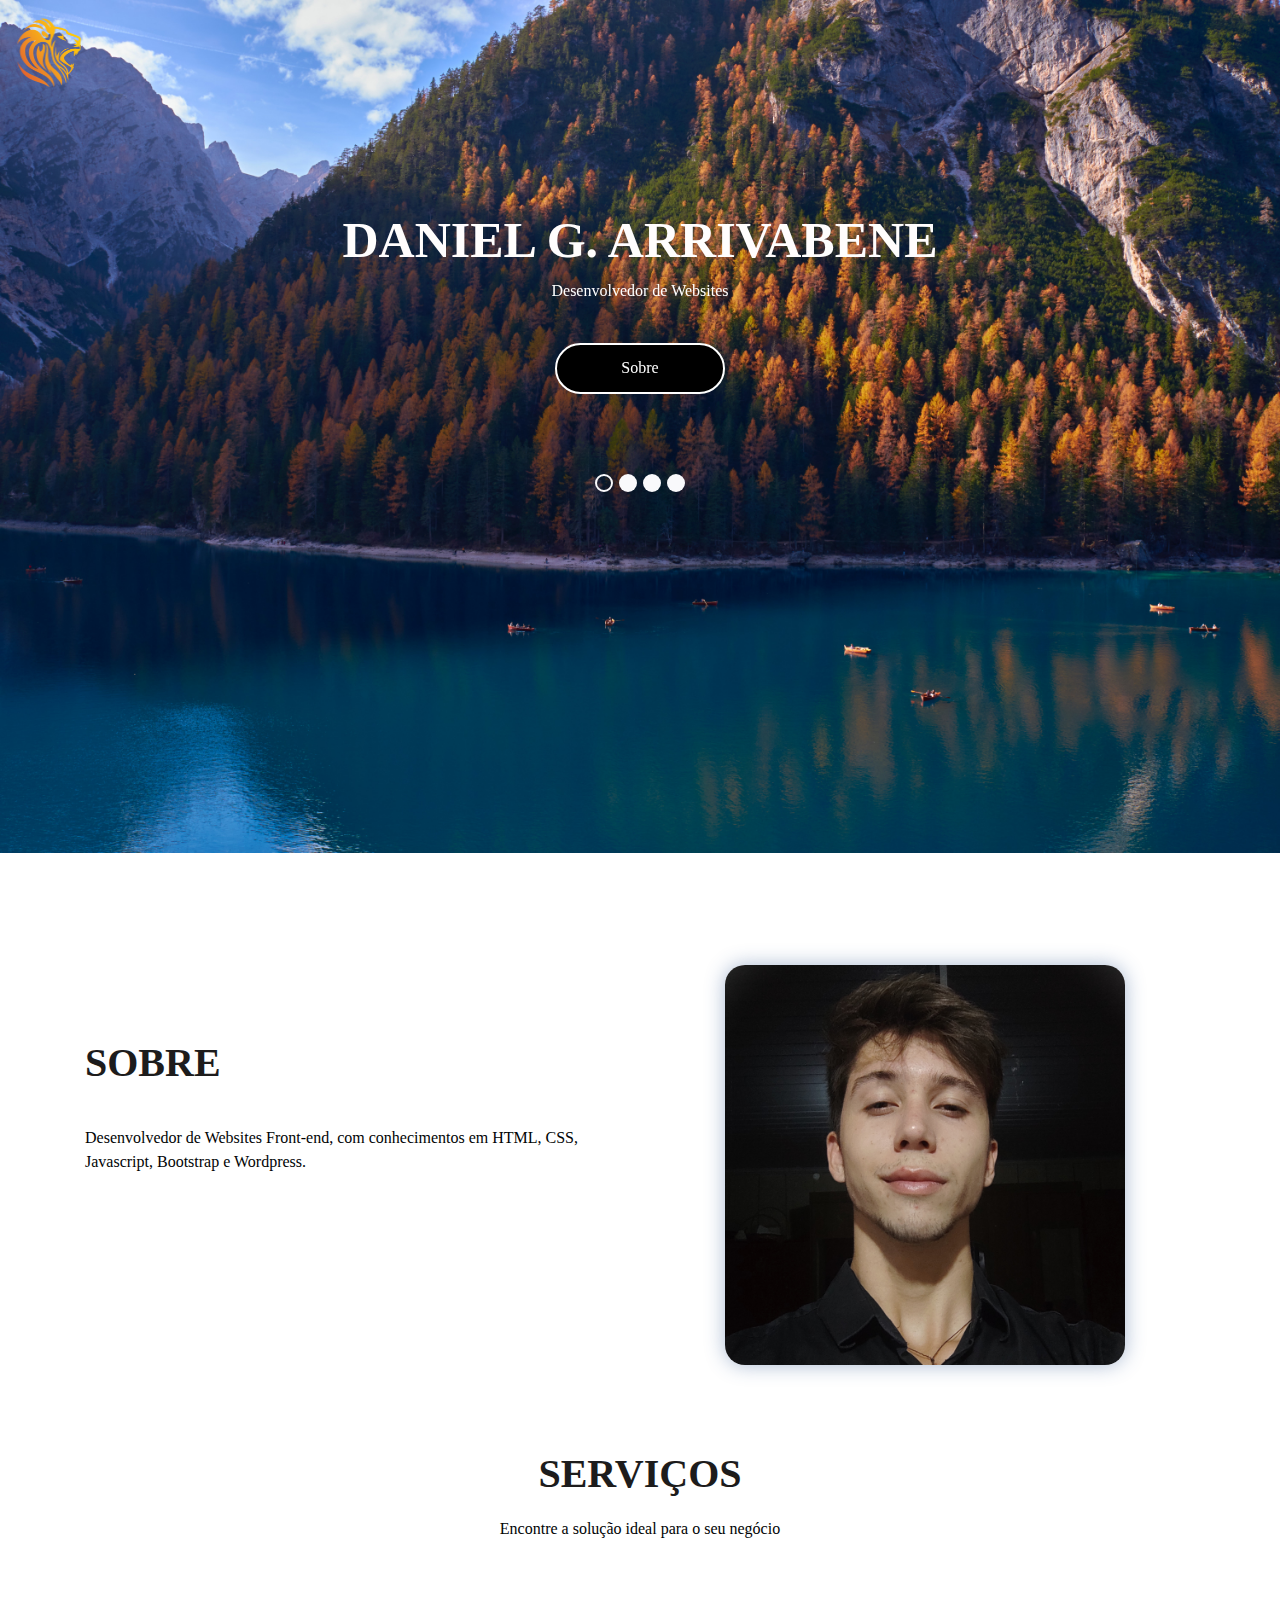
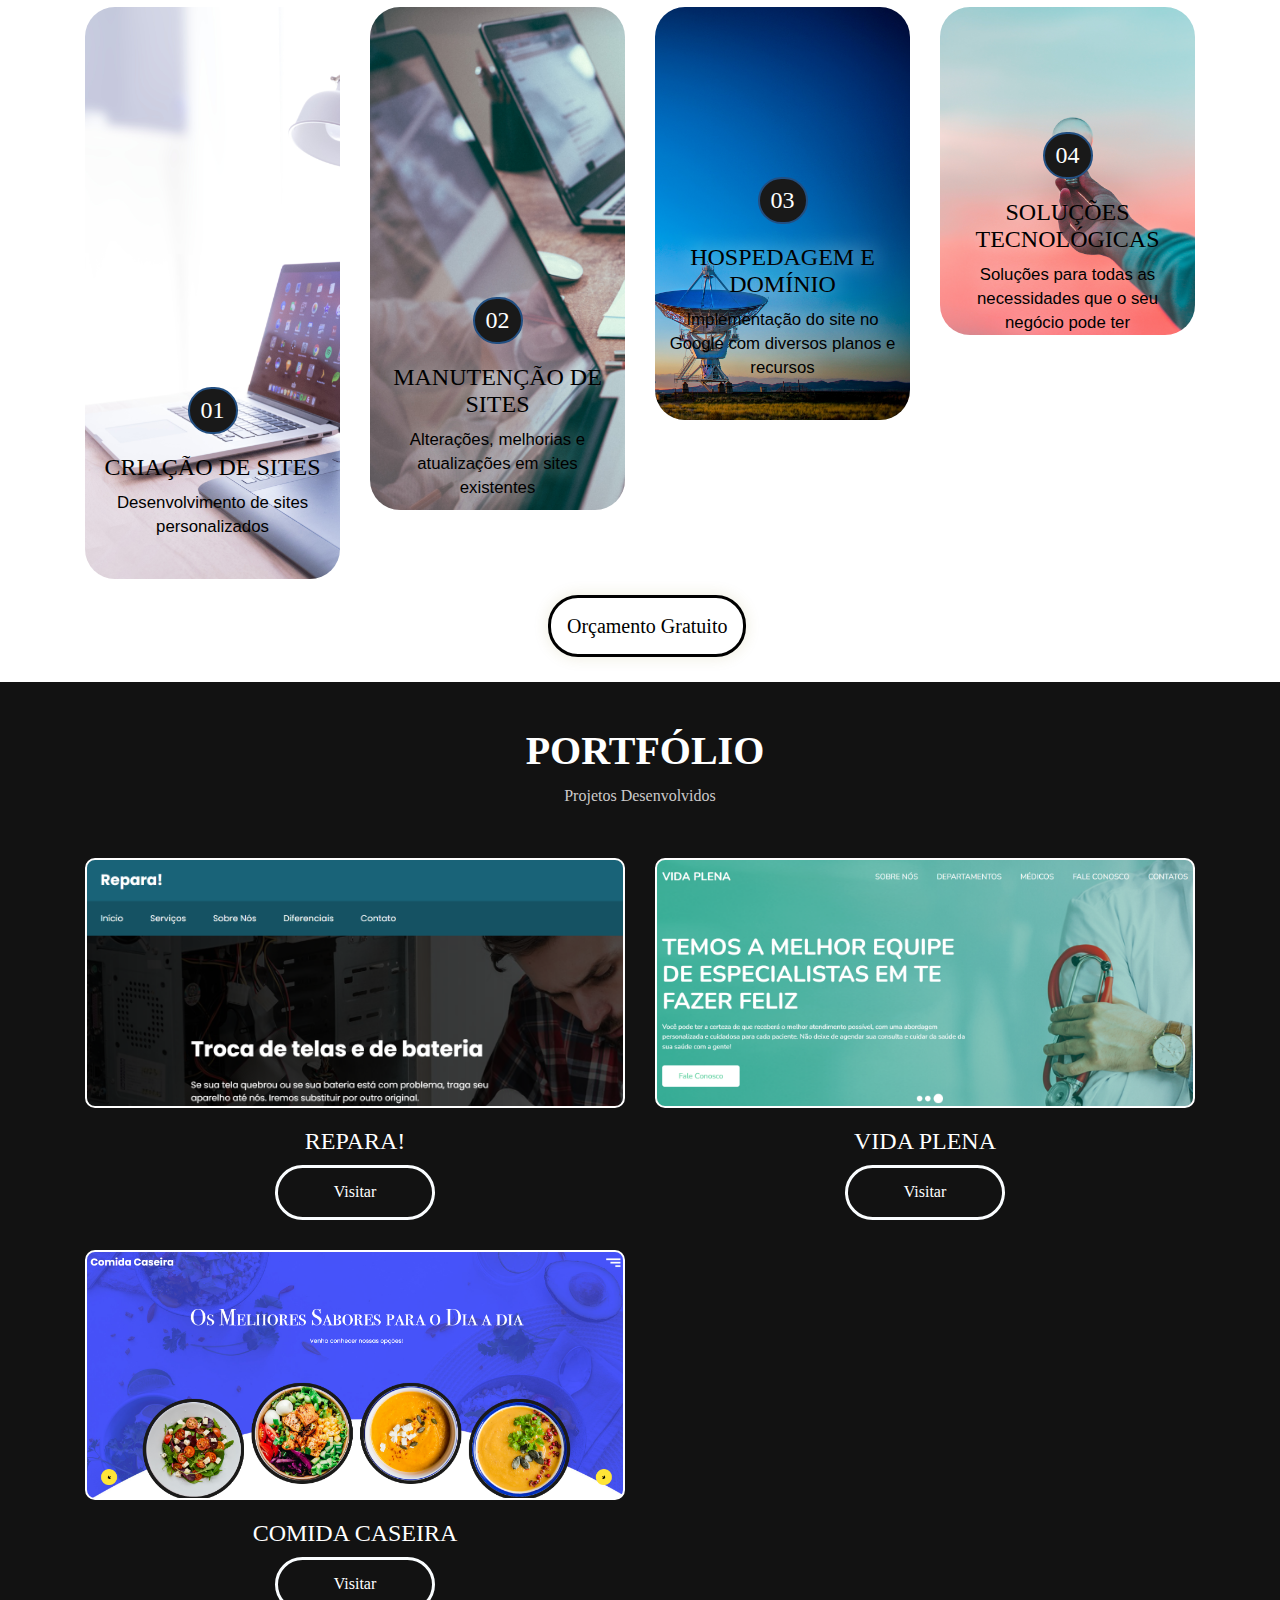
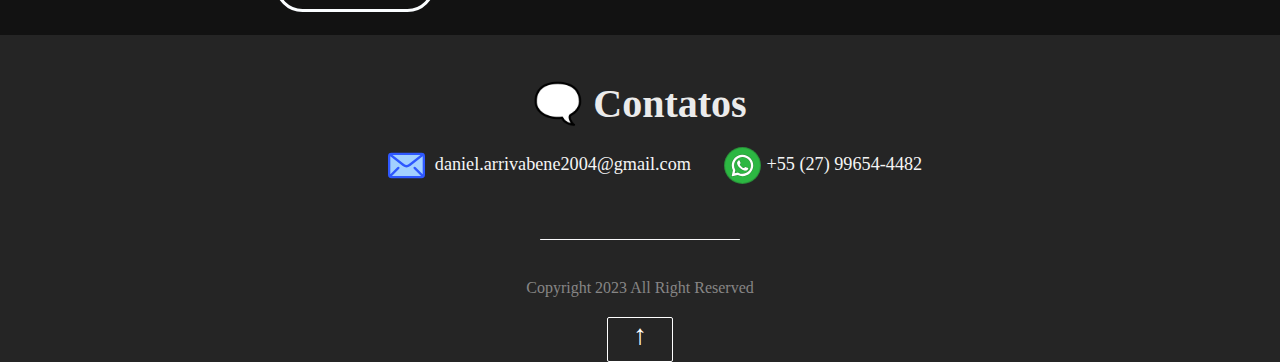
==== index.html @ f514d35a "ok all data" ====
<!DOCTYPE html>
<html lang="pt-br">
   <head>
      <meta charset="utf-8">
      <meta http-equiv="X-UA-Compatible" content="IE=edge">
      <meta name="viewport" content="width=device-width, initial-scale=1">
      <!-- mobile metas -->
      <meta name="viewport" content="width=device-width, initial-scale=1">
      <meta name="viewport" content="initial-scale=1, maximum-scale=1">
      <!-- site metas -->
      <title>Portfólio D. G. A.</title>
      <link rel="shortcut icon" href="images/favicon.ico" type="image/x-icon">
      <meta name="keywords" content="Daniel Goulart Arrivabene, Daniel, Daniel G. A., programador, site, criacao de sites, portfolio Daniel">
      <meta name="description" content="Desenvolvedor de Websites Front-end.">
      <meta name="author" content="Daniel Goulart Arrivabene">
      <!-- owl carousel style -->
      <link rel="stylesheet" type="text/css" href="https://cdnjs.cloudflare.com/ajax/libs/OwlCarousel2/2.0.0-beta.2.4/assets/owl.carousel.min.css" />
      <!-- bootstrap css -->
      <link rel="stylesheet" type="text/css" href="css/bootstrap.min.css">
      <!-- style css -->
      <link rel="stylesheet" type="text/css" href="css/style.css">
      <!-- Responsive-->
      <link rel="stylesheet" href="css/responsive.css">
      <!-- fevicon -->
      <link rel="icon" href="images/fevicon.png" type="image/gif" />
      <!-- Scrollbar Custom CSS -->
      <link rel="stylesheet" href="css/jquery.mCustomScrollbar.min.css">
      <!-- Tweaks for older IEs-->
      <link rel="stylesheet" href="https://netdna.bootstrapcdn.com/font-awesome/4.0.3/css/font-awesome.css">
      <!-- owl stylesheets --> 
      <link rel="stylesheet" href="css/owl.carousel.min.css">
      <link rel="stylesheet" href="css/owl.theme.default.min.css">
      <link rel="stylesheet" href="https://cdnjs.cloudflare.com/ajax/libs/fancybox/2.1.5/jquery.fancybox.min.css" media="screen">
   </head>
   <body>
      <!--header section start -->
      <div   id="inicio" class="header_section">
         <nav class="navbar navbar-dark bg-dark">
            <button class="navbar-toggler" type="button" data-toggle="collapse" data-target="#navbarsExample01" aria-controls="navbarsExample01" aria-expanded="false" aria-label="Toggle navigation">
            <span class="navbar-toggler-icon"></span>
            </button>
            <div class="collapse navbar-collapse" id="navbarsExample01">
               <ul class="navbar-nav mr-auto">
                  <li class="nav-item active">
                     <a class="nav-link" href="index.html">Início</a>
                  </li>
                  <li class="nav-item">
                     <a class="nav-link" href="#sobre">Sobre</a>
                  </li>
                  <li class="nav-item">
                     <a class="nav-link" href="#projetos">Projetos</a>
                  </li>
                  <li class="nav-item">
                     <a class="nav-link"href="#servicos">Serviços</a>
                  </li>
                  <li class="nav-item">
                     <a class="nav-link" href="#contatos">Contatos</a>
                  </li>
               </ul>
            </div>
         </nav>
         <!--banner section start -->
         <div class="banner_section layout_padding">
            <div class="container-fluid">
               <div id="carouselExampleIndicators" class="carousel slide" data-ride="carousel">
                  <ol class="carousel-indicators">
                     <li data-target="#carouselExampleIndicators" data-slide-to="0" class="active"></li>
                     <li data-target="#carouselExampleIndicators" data-slide-to="1"></li>
                     <li data-target="#carouselExampleIndicators" data-slide-to="2"></li>
                     <li data-target="#carouselExampleIndicators" data-slide-to="3"></li>
                  </ol>
                  <div class="carousel-inner">
                     <div class="carousel-item active">
                        <div class="container">
                           <h1 class="banner_taital_1">DANIEL G. ARRIVABENE</h1>
                           <p class="banner_text">Desenvolvedor de Websites</p>
                           <div class="book_bt"><a href="#sobre">Sobre</a></div>
                        </div>
                     </div>
                     <div class="carousel-item">
                        <div class="container">
                           <h1 class="banner_taital_1">DANIEL G. ARRIVABENE</h1>
                           <p class="banner_text">Desenvolvedor de Websites</p>
                           <div class="book_bt"><a href="#projetos">Portfólio</a></div>
                        </div>
                     </div>
                     <div class="carousel-item">
                        <div class="container">
                           <h1 class="banner_taital_1">DANIEL G. ARRIVABENE</h1>
                           <p class="banner_text">Desenvolvedor de Websites</p>
                           <div class="book_bt"><a href="#servicos">Serviços</a></div>
                        </div>
                     </div>
                     <div class="carousel-item">
                        <div class="container">
                           <h1 class="banner_taital_1">DANIEL G. ARRIVABENE</h1>
                           <p class="banner_text">Desenvolvedor de Websites</p>
                           <div class="book_bt"><a href="#contatos">Contatos</a></div>
                        </div>
                     </div>
                  </div>
               </div>
            </div>
         </div>
         <!--banner section end -->
      </div>
      <!--header section end -->
      <!-- about section start -->
      <div id="sobre" class="about_section layout_padding">
         <div class="container">
            <div class="row">
               <div class="col-md-6">
                  <h1 class="about_taital"><span>Sobre</span></h1>
                  <p class="about_text">Desenvolvedor de Websites Front-end, com conhecimentos em HTML, CSS, Javascript, Bootstrap e Wordpress.</p>
                  <p class="about_text"></p>
               </div>



               <!--AQUI ENTRA A IMG-EU-->
               <div id="margin-eu">
                  <div class="col-md-6">
                     <div id="img-eu" loading="lazy"></div>
                  </div>
               </div>



            </div>
         </div>
      </div>
      <!-- about section end -->
      <!-- game section start -->
      <div id="servicos" class="game_section layout_padding">
         <div class="container">
            <h1 class="game_taital"> <span>Serviços</span></h1>
            <p class="game_text">Encontre a solução ideal para o seu negócio</p>
            <div class="game_section_2 layout_padding">
               <div class="row">
                  <div class="col-lg-3 col-sm-6 my-3">
                     <div class="image_2">
                        <h1 class="number_text">01</h1>
                        <h1 class="game_text_1">Criação de Sites</h1>
                        <p class="many_text">Desenvolvimento de sites personalizados</p>
                     </div>
                  </div>
                  <div class="col-lg-3 col-sm-6 my-3">
                     <div class="image_3">
                        <h1 class="number_text_1">02</h1>
                        <h1 class="game_text_1">Manutenção de Sites</h1>
                        <p class="many_text">Alterações, melhorias e atualizações em sites existentes</p>
                     </div>
                  </div>
                  <div class="col-lg-3 col-sm-6 my-3">
                     <div class="image_4">
                        <h1 class="number_text_2">03</h1>
                        <h1 class="game_text_1">Hospedagem e Domínio</h1>
                        <p class="many_text">Implementação do site no Google com diversos planos e recursos</p>
                     </div>
                  </div>
                  <div class="col-lg-3 col-sm-6 my-3">
                     <div class="image_5">
                        <h1 class="number_text_3">04</h1>
                        <h1 class="game_text_1">Soluções Tecnológicas</h1>
                        <p class="many_text">Soluções para todas as necessidades que o seu negócio pode ter</p>
                     </div>
                  </div>
                  <div class="playnow_bt"><a href="#contatos"  id="a-orcamento">Orçamento Gratuito</a></div>
               </div>
            </div>
         </div>
      </div>
      <!-- game section end -->
      <!-- play section start -->
      <div id="projetos" class="play_section layout_padding">
         <div class="container">
            <h1 class="play_taital"><img src=""> <span>Portfólio</span></h1>
            <p class="play_text">Projetos Desenvolvidos</p>
            <div class="game_section_2 layout_padding">
               <div class="row">
                  <div class="col-lg-3 col-sm-6 projetos-protfolio">
                     <div id="repara-div" class="box_section">
                        
                     </div>
                     <h2 class="register_text">REPARA!</h2>
                     <div class="playnow_bt"><a href="https://danielgarrivabene.github.io/repara-tec/" target="_blank">Visitar</a></div>
                  </div>
                  <div class="col-lg-3 col-sm-6 projetos-protfolio">
                     <div id="vida-plena-img" class="box_section">
                        
                     </div>
                     <h2 class="register_text">VIDA PLENA</h2>
                     <div class="playnow_bt"><a href="https://danielgarrivabene.github.io/clinica-vida-plena/" target="_blank">Visitar</a></div>
                  </div>
                  <div class="col-lg-3 col-sm-6 projetos-protfolio">
                     <div id="comida-caseira-img" class="box_section">
                        
                     </div>
                     <h2 class="register_text">COMIDA CASEIRA</h2>
                     <div class="playnow_bt"><a href="https://danielgarrivabene.github.io/restaurante-portifolio/" target="_blank">Visitar</a></div>
                  </div>
               <!--
                  <div class="col-lg-3 col-sm-6 projetos-protfolio">
                     <div id="android-div" class="box_section">
                        
                     </div>
                     <h2 class="register_text">ANDROID</h2>
                     <div class="playnow_bt"><a href="https://danielgarrivabene.github.io/projeto-android2/" target="_blank">Visitar</a></div>
                  </div>
               -->
               </div>
            </div>
         </div>
      </div>
      <!-- game section end -->
      
      
      
      
      <!-- contact section start -->
      <div class="contact_section layout_padding">
         <div class="container">
            
            <div class="contact_section_2">
               <div class="row">
                  
                  
               </div>
            </div>
         </div>
      </div>
      <!-- contact section end -->




      <!--AQUI ENTRAM OS DEPOIMENTOS-->




      <!-- footer section start -->
      <div id="contatos" class="footer_section layout_padding">
         <div class="container">
            <h1 class="touch_taital"><span id="text-contato">🗨️
                Contatos</span></h1>
            <div class="social_icon" style="display: none;">
               <ul>
                  <li><a href="#"><img src="images/fb-icon.png"></a></li>
                  <li><a href="#"><img src="images/twitter-icon.png"></a></li>
                  <li><a href="#"><img src="images/linkedin-icon.png"></a></li>
                  <li><a href="#"><img src="images/instagram-icon.png"></a></li>
               </ul>
            </div>
            <div  class="location_section">
               <a href="mailto:daniel.arrivabene2004@gmail.com" id="a-email"><img src="images/mail-icon.svg" id="whatsappicon"><span class="padding_left_20">daniel.arrivabene2004@gmail.com</span></a>
               <a href="https://wa.me/5527996544482"><img src="images/whatsappicon.svg" id="whatsappicon"><span class="padding_left_15">+55 (27) 99654-4482</span></a>
            </div>
            <!-- copyright section start -->
            <div class="copyright_section">
               <h1 class="copyright_text">Copyright 2023 All Right Reserved
               </h1>
               <div id="container-fuid btn-back-topo">
                  <abbr title="Início">
                     <button class="btn-voltar-inicio">
                        <a href="#inicio" id="a-arrow-top">↑</a>
                     </button>
                  </abbr>
               </div>
            </div>
            <!-- copyright section end -->
         </div>
      <!-- footer section end -->
      <!-- Javascript files-->
      <script src="js/jquery.min.js"></script>
      <script src="js/popper.min.js"></script>
      <script src="js/bootstrap.bundle.min.js"></script>
      <script src="js/jquery-3.0.0.min.js"></script>
      <script src="js/plugin.js"></script>
      <!-- sidebar -->
      <script src="js/jquery.mCustomScrollbar.concat.min.js"></script>
      <script src="js/custom.js"></script>
      <!-- javascript --> 
      <script src="js/owl.carousel.js"></script>
      <script src="https:cdnjs.cloudflare.com/ajax/libs/fancybox/2.1.5/jquery.fancybox.min.js"></script> 
      <script type="https://cdnjs.cloudflare.com/ajax/libs/OwlCarousel2//2.0.0-beta.2.4/owl.carousel.min.js"></script>
      <script src="https://code.jquery.com/jquery-3.2.1.slim.min.js" integrity="sha384-KJ3o2DKtIkvYIK3UENzmM7KCkRr/rE9/Qpg6aAZGJwFDMVNA/GpGFF93hXpG5KkN" crossorigin="anonymous"></script>
      <script>window.jQuery || document.write('<script src="../../assets/js/vendor/jquery-slim.min.js"><\/script>')</script>
      <script src="../../assets/js/vendor/popper.min.js"></script>
      <script src="../../dist/js/bootstrap.min.js"></script>
   </body>
</html>
---- css/style.css ----
/*--------------------------------------------------------------------- File Name: style.css ---------------------------------------------------------------------*/


/*--------------------------------------------------------------------- import Fonts ---------------------------------------------------------------------*/

@import url('https://fonts.googleapis.com/css?family=Rajdhani:300,400,500,600,700');
@import url('https://fonts.googleapis.com/css?family=Poppins:100,100i,200,200i,300,300i,400,400i,500,500i,600,600i,700,700i,800,800i,900,900i');
@font-face {
    font-family: "Righteous";
    src: url("../fonts/Roboto-Black.ttf");
    src: url("../fonts/Roboto.ttf");
}


/*****---------------------------------------- 1) font-family: 'Rajdhani', sans-serif;
 2) font-family: 'Poppins', sans-serif;
 ----------------------------------------*****/


/*--------------------------------------------------------------------- import Files ---------------------------------------------------------------------*/

@import url(animate.min.css);
@import url(normalize.css);
@import url(icomoon.css);
@import url(css/font-awesome.min.css);
@import url(meanmenu.css);
@import url(owl.carousel.min.css);
@import url(swiper.min.css);
@import url(slick.css);
@import url(jquery.fancybox.min.css);
@import url(jquery-ui.css);
@import url(nice-select.css);

/*--------------------------------------------------------------------- skeleton ---------------------------------------------------------------------*/

* {
    box-sizing: border-box !important;
    transition: ease all 0.5s;
}

html {
    scroll-behavior: smooth;
}

body {
    color: #666666;
    font-size: 14px;
    font-family: Roboto;
    line-height: 1.80857;
    font-weight: normal;
    overflow-x: hidden;
}

a {
    color: #1f1f1f;
    text-decoration: none !important;
    outline: none !important;
    -webkit-transition: all .3s ease-in-out;
    -moz-transition: all .3s ease-in-out;
    -ms-transition: all .3s ease-in-out;
    -o-transition: all .3s ease-in-out;
    transition: all .3s ease-in-out;
}

h1,
h2,
h3,
h4,
h5,
h6 {
    letter-spacing: 0;
    font-weight: normal;
    position: relative;
    padding: 0 0 10px 0;
    font-weight: normal;
    line-height: normal;
    color: #111111;
    margin: 0
}

h1 {
    font-size: 24px
}

h2 {
    font-size: 22px
}

h3 {
    font-size: 18px
}

h4 {
    font-size: 16px
}

h5 {
    font-size: 14px
}

h6 {
    font-size: 13px
}

*,
*::after,
*::before {
    -webkit-box-sizing: border-box;
    -moz-box-sizing: border-box;
    box-sizing: border-box;
}

h1 a,
h2 a,
h3 a,
h4 a,
h5 a,
h6 a {
    color: #212121;
    text-decoration: none!important;
    opacity: 1
}

button:focus {
    outline: none;
}

ul,
li,
ol {
    margin: 0px;
    padding: 0px;
    list-style: none;
}

p {
    margin: 20px;
    font-weight: 300;
    font-size: 15px;
    line-height: 24px;
}

a {
    color: #222222;
    text-decoration: none;
    outline: none !important;
}

a,
.btn {
    text-decoration: none !important;
    outline: none !important;
    -webkit-transition: all .3s ease-in-out;
    -moz-transition: all .3s ease-in-out;
    -ms-transition: all .3s ease-in-out;
    -o-transition: all .3s ease-in-out;
    transition: all .3s ease-in-out;
}

img {
    max-width: 100%;
    height: auto;
}

 :focus {
    outline: 0;
}

.paddind_bottom_0 {
    padding-bottom: 0 !important;
}

.btn-custom {
    margin-top: 20px;
    background-color: transparent !important;
    border: 2px solid #ddd;
    padding: 12px 40px;
    font-size: 16px;
}

.lead {
    font-size: 18px;
    line-height: 30px;
    color: #767676;
    margin: 0;
    padding: 0;
}

.form-control:focus {
    border-color: #ffffff !important;
    box-shadow: 0 0 0 .2rem rgba(255, 255, 255, .25);
}

.navbar-form input {
    border: none !important;
}

.badge {
    font-weight: 500;
}

blockquote {
    margin: 20px 0 20px;
    padding: 30px;
}

button {
    border: 0;
    margin: 0;
    padding: 0;
    cursor: pointer;
}

.full {
    float: left;
    width: 100%;
}

.layout_padding {
    padding-top: 45px;
    padding-bottom: 0px;
}

.padding_0 {
    padding: 0px;
}

.logo {
    width: 78%;
    float: left;
}

.header_section {
    width: 100%;
    float: left;
    background-image: url(../images/fundo01.jpg);
    height: 100vh;
    background-size: 100%;
    background-repeat: no-repeat;
}

.bg-dark {
    background-color: transparent !important;
}

.navbar-dark .navbar-toggler {
    color: #000;
    border-color: transparent !important;
}

.navbar-dark .navbar-toggler-icon {
    background-image: url(../images/lion.png);
    width: 100px;
    height: 80px;
    margin-left: -30px;
}
.navbar-dark .navbar-nav .nav-link {
    color: #fff;
}
.banner_section {
    width: 100%;
    float: left;
    padding-bottom: 160px;
    margin-top: 60px;
}

.banner_taital {
    width: 100%;
    float: left;
    font-size: 24px;
    color: #ffffff;
    text-transform: uppercase;
    text-align: center;
}

.banner_taital_1 {
    width: 100%;
    float: left;
    font-size: 50px;
    color: #fffdfd;
    text-transform: uppercase;
    text-align: center;
    font-weight: bold;
    font-family: Roboto;
}

.banner_text {
    width: 81%;
    margin: 0 auto;
    font-size: 16px;
    color: #ffffff;
    text-align: center;
    padding-top: 30px;
}

.book_bt {
    width: 170px;
    margin: 0 auto;
    text-align: center;
}

.book_bt a {
    width: 100%;
    float: left;
    font-size: 16px;
    color: #ffffff;
    text-align: center;
    background-color: #000;
    border: 2px solid #ffffff;
    border-radius: 30px;
    padding: 9px 0px;
    margin-top: 40px;
}

.book_bt a:hover {
    background-color: transparent;
    border: 2px solid #ffffff;
}

.carousel-indicators {
    height: 0px;
}

.carousel-indicators li {
    width: 18px;
    height: 18px;
    border-radius: 100px;
    background-color: #f9f9fb;
    top: 90px;
}

.carousel-indicators .active {
    background-color: transparent !important;
    border: 2px solid #f9f9fb;
}

.about_section {
    width: 100%;
    float: left;
}

.about_taital {
    width: 100%;
    float: left;
    font-size: 40px;
    color: #1d1c1c;
    font-weight: bold;
    padding-top: 60px;
    padding-bottom: 40px;
    text-transform: uppercase;
    margin-top: 34px;
}

.about_text {
    width: 100%;
    float: left;
    font-size: 16px;
    color: #010304;
    margin: 0px;
}

.read_bt {
    width: 160px;
    float: left;
    margin-top: 40px;
}

.read_bt a {
    width: 100%;
    float: left;
    font-size: 16px;
    color: #ffffff;
    background-color: #bf3d42;
    text-align: center;
    padding: 10px 0px;
    border-radius: 30px;
}

.read_bt a:hover {
    color: #ffffff;
    background-color: #121212;
}

.image_1 {
    width: 100%;
    float: left;
}

.game_section {
    width: 100%;
    float: left;
}

.game_taital {
    width: 100%;
    float: left;
    font-size: 40px;
    color: #1d1c1c;
    font-weight: bold;
    padding-bottom: 20px;
    text-align: center;
    text-transform: uppercase;
}

.game_text {
    width: 100%;
    float: left;
    font-size: 16px;
    color: #010304;
    margin: 0px;
    text-align: center;
}

.game_section_2 {
    width: 100%;
    float: left;
    padding-top: 50px;
    padding-bottom: 25px;
}

.image_2 {
    width: 100%;
    float: left;
    background-image: url(../images/criacao.jpg);
    height: auto;
    background-size: cover;
    padding-bottom: 40px;
    border-radius: 30px;
}

.number_text {
    width: 50px;
    margin: 0 auto;
    text-align: center;
    font-size: 24px;
    color: #ffffff;
    background-color: #191919;
    padding: 8px 5px;
    border: 2px solid #224f82;
    border-radius: 100px;
    margin-top: 380px;
    text-transform: uppercase;
}

.game_text_1 {
    width: 100%;
    float: left;
    text-align: center;
    font-size: 24px;
    color: #ffffff;
    text-transform: uppercase;
    padding-top: 20px;
    color: #000000;
    text-shadow: 0px 0px 20px rgb(255, 255, 255);
}

.many_text {
    width: 90%;
    text-align: center;
    color: rgb(0, 0, 0);
    margin: auto;
    text-shadow: rgb(255, 255, 255) 0px 0px 20px;
    font-size: 1.2em;
    font-family: Arial, Helvetica, sans-serif;
}

.image_3 {
    width: 100%;
    float: left;
    background-image: url(../images/manutencao.jpg);
    height: auto;
    background-size: cover;
    padding-bottom: 10px;
    border-radius: 30px;
}

.number_text_1 {
    width: 50px;
    margin: 0 auto;
    text-align: center;
    font-size: 24px;
    color: #ffffff;
    background-color: #191919;
    padding: 8px 5px;
    border: 2px solid #224f82;
    border-radius: 100px;
    margin-top: 290px;
    text-transform: uppercase;
}

.image_4 {
    width: 100%;
    float: left;
    background-image: url(../images/hospedagem.jpg);
    height: auto;
    background-size: 100%;
    padding-bottom: 40px;
    border-radius: 30px;
    background-repeat: no-repeat;
    background-size: cover;
    background-position: right center;
}

.number_text_2 {
    width: 50px;
    margin: 0 auto;
    text-align: center;
    font-size: 24px;
    color: #ffffff;
    background-color: #191919;
    padding: 8px 5px;
    border: 2px solid #224f82;
    border-radius: 100px;
    margin-top: 170px;
    text-transform: uppercase;
}

.image_5 {
    width: 100%;
    float: left;
    background-image: url(../images/solucoes.jpeg);
    height: auto;
    background-size: 100%;
    padding-bottom: 0px;
    border-radius: 30px;
    background-repeat: no-repeat;
    background-position: center center;
    background-size: cover;
}

.number_text_3 {
    width: 50px;
    margin: 0 auto;
    text-align: center;
    font-size: 24px;
    color: #ffffff;
    background-color: #191919;
    padding: 8px 5px;
    border: 2px solid #224f82;
    border-radius: 100px;
    margin-top: 125px;
    text-transform: uppercase;
}

.playnow_bt {
    width: 160px;
    margin: 0 auto;
    text-align: center;
}

.playnow_bt a {
    width: 100%;
    float: left;
    font-size: 16px;
    color: #ffffff;
    background-color: #121212;
    text-align: center;
    padding: 10px 0px;
    border-radius: 30px;
    margin-top: 0px;
    margin-bottom: 0px;
    border: 3px solid #fafdff;
}

.playnow_bt a:hover {
    color: #000000;
    background-color: #ffffff;
    border: 3px solid rgb(255, 255, 255);
    font-size: 1.2em;
}

.playnow_bt.active a {
    background-color: #14325a;
    color: #fff;
}

.play_section {
    width: 100%;
    float: left;
    background-color: #121212;
    height: auto;
    background-size: 100%;
}

.play_taital {
    width: 100%;
    float: left;
    font-size: 40px;
    color: #ffffff;
    font-weight: bold;
    text-align: center;
    text-transform: uppercase;
}

.play_text {
    width: 100%;
    float: left;
    font-size: 16px;
    color: #cccaca;
    margin: 0px;
    text-align: center;
}

.box_section {
    width: 100%;
    float: left;
    border: 2px solid #ffffff;
    height: 250px;
    padding: 60px 50px;
    border-radius: 10px;

    background-position: top left;
    background-size: cover;
}

.box_section:hover {
    border: 2px solid #174d79;
}

.image_6 {
    width: 30%;
    margin: 0 auto;
    text-align: center;
    display: flex;
}

.register_text {
    width: 100%;
    float: left;
    font-size: 24px;
    color: #ffffff;
    text-align: center;
    padding-top: 20px;
}

.casino_section {
    width: 100%;
    float: left;
}

.casino_section_2 {
    width: 100%;
    float: left;
}

.casino_taital {
    width: 100%;
    float: left;
    font-size: 40px;
    color: #1d1c1c;
    font-weight: bold;
    padding-bottom: 20px;
    text-align: center;
}

.touch_taital {
    width: 100%;
    float: left;
    font-size: 40px;
    color: #ebebeb;
    font-weight: bold;
    padding-bottom: 20px;
    text-align: center;
}

.box_main {
    width: 100%;
    float: left;
    border: 2px solid #acacac;
    border-radius: 15px;
    padding: 20px;
}

.basic_text {
    width: 100%;
    float: left;
    font-size: 22px;
    color: #bf3d42;
    font-weight: bold;
    text-align: center;
}

.date_text {
    width: 100%;
    float: left;
    font-size: 20px;
    color: #505050;
    font-weight: bold;
    text-align: center;
}

.font_size_20 {
    font-size: 30px;
    color: #bf3d42;
}

.font_size_40 {
    font-size: 70px;
}

.lorem_text {
    width: 50%;
    margin: 0 auto;
    font-size: 18px;
    color: #505050;
    text-align: center;
    font-weight: 400;
}

.buynow_bt {
    width: 160px;
    margin: 0 auto;
    text-align: center;
}

.buynow_bt a {
    width: 100%;
    float: left;
    font-size: 16px;
    color: #ffffff;
    background-color: #b03d42;
    text-align: center;
    padding: 10px 0px;
    border-radius: 30px;
    margin-top: 30px;
    border: 3px solid #b03d42;
}

.buynow_bt a:hover {
    color: #ffffff;
    background-color: #000;
    border: 3px solid #b03d42;
}

.client_section {
    width: 100%;
    float: left;
}

.image_7 {
    width: 100%;
    float: left;
    text-align: center;
    display: inline-block;
    margin-top: 50px;
}

.jone_text {
    width: 100%;
    float: left;
    font-size: 20px;
    color: #000;
    font-weight: bold;
    text-align: center;
    padding-top: 20px;
}

.ipsum_text {
    width: 100%;
    margin: 0 auto;
    font-size: 16px;
    color: #000;
    text-align: center;
    padding-left: 0px;
    padding-top: 10px;
}

.padding_right_20 {
    padding-right: 20px;
}

.padding_left_20 {
    padding-left: 20px;
}

#main_slider .carousel-control-prev:hover,
#main_slider .carousel-control-next:hover,
#main_slider .carousel-control-prev:focus,
#main_slider .carousel-control-next:focus {
    background: #1b4b6a;
    color: #fff;
}

#main_slider a.carousel-control-next {
    position: absolute;
    right: 130px;
    top: 40%;
}

#main_slider .carousel-control-prev,
#main_slider .carousel-control-next {
    width: 65px;
    height: 65px;
    background: #1b4b6a;
    opacity: 1;
    font-size: 30px;
    color: #ffffff;
    border-radius: 100%;
}

#main_slider a.carousel-control-prev {
    position: absolute;
    left: 130px;
    top: 40%;
    background-color: #1b4b6a;
}

.contact_section {
    width: 100%;
    float: left;
    position: relative;
    display: contents;
    z-index: 1;
}

.contact_section_2 {
    width: 100%;
    margin: 0 auto;
    text-align: center;
    background-color: #ffffff;
    box-shadow: 0px 0px 10px 0px #000;
    border-radius: 15px;
    display: inline-block;
    margin-top: 80px;
    position: relative;
    z-index: 2;
    margin-bottom: -30px;
}

.map_main {
    width: 100%;
    float: left;
    padding-top: 20px;
}

.email_text {
    width: 100%;
    float: left;
    padding: 20px 20px 20px 20px;
}

.email-bt {
    width: 100%;
    float: left;
    font-size: 18px;
    color: #2a2a2c;
    margin-bottom: 20px;
    padding: 8px 15px;
    border: 1px solid #909090;
}

.massage-bt {
    width: 100%;
    float: left;
    font-size: 18px;
    color: #2a2a2c;
    margin-bottom: 20px;
    padding: 40px 15px 8px 15px;
    border: 1px solid #909090;
    height: 120px;
}

.send_btn {
    width: 170px;
    float: left;
}

.send_btn a {
    width: 100%;
    float: left;
    text-align: center;
    font-size: 20px;
    color: #ffffff;
    background-color: #bf3d42;
    padding: 10px;
    border-radius: 30px;
}

.custom-select {
    display: inline-block;
    width: 100%;
    height: calc(50px + 2px);
    padding: 8px 15px;
    line-height: 1.5;
    color: #5d5d5f;
    vertical-align: middle;
    font-size: 18px;
    background: #fff url(../images/drop-arrow.png) no-repeat right .75rem center;
    background-size: 16px 10px;
    border: 1px solid #909090;
    border-radius: 0px;
    -webkit-appearance: none;
    -moz-appearance: none;
    appearance: none;
}

select.custom-select::placeholder {
    color: #5d5d5f !important;
}

.footer_section {
    width: 100%;
    float: left;
    background-color: #252525;
    position: absolute;
    margin-top: -60px;
    z-index: 0;
}

.input-group {
    width: 70%;
    margin: 0 auto;
}

.input-group>.custom-select:not(:last-child),
.input-group>.form-control:not(:last-child) {
    border-radius: 0px;
}

.form-control {
    display: block;
    width: 100%;
    padding: .375rem 20px 0px 0px;
    font-size: 18px;
    line-height: 1.5;
    color: #575757;
    background-color: transparent !important;
    background-clip: padding-box;
    border-bottom: 1px solid #f9f9fb !important;
    border: 0px;
    border-radius: 0px;
    transition: border-color 0s ease-in-out, box-shadow 0s ease-in-out !important;
}

.input-group>.input-group-append>.btn,
.input-group>.input-group-append>.input-group-text,
.input-group>.input-group-prepend:first-child>.btn:not(:first-child),
.input-group>.input-group-prepend:first-child>.input-group-text:not(:first-child),
.input-group>.input-group-prepend:not(:first-child)>.btn,
.input-group>.input-group-prepend:not(:first-child)>.input-group-text {
    border-radius: 0px;
}

.input-group>.input-group-append>.btn,
.input-group>.input-group-append>.input-group-text,
.input-group>.input-group-prepend:first-child>.btn:not(:first-child),
.input-group>.input-group-prepend:first-child>.input-group-text:not(:first-child),
.input-group>.input-group-prepend:not(:first-child)>.btn,
.input-group>.input-group-prepend:not(:first-child)>.input-group-text {
    border-top-left-radius: 0;
    border-bottom-left-radius: 0;
}

.input-group-text {
    padding: .375rem 0px;
    font-size: 18px;
    font-weight: 400;
    color: #ffffff;
    text-align: center;
    white-space: nowrap;
    background-color: transparent;
    border-bottom: 1px solid #ced4da !important;
    border-radius: 0;
    border: 0px;
    text-transform: uppercase;
}

.social_icon {
    width: 100%;
    margin: 0 auto;
    text-align: center;
}

.social_icon ul {
    margin: 0px;
    padding: 0px;
    display: inline-block;
}

.social_icon li {
    float: left;
    padding: 20px 3px 0px 3px;
}

.location_section {
    width: 100%;
    margin: 0 auto;
    text-align: center;
}

.location_section ul {
    margin: 0px;
    padding: 0px;
    display: inline-block;
}

.location_section li {
    float: left;
    font-size: 18px;
    color: #dbd8d8;
    padding: 25px 87px 0px 87px;
}

.location_section li a {
    color: #dbd8d8;
}

.padding_left_15 {
    padding-left: 15px;
}

.copyright_section {
    width: 100%;
    float: left;
    margin-top: 55px;
    text-align: center;
}

.copyright_text {
    width: 100%;
    float: left;
    color: #878686;
    text-align: center;
    font-size: 16px;
    margin-left: 0px;
    padding: 40px 0px 20px 0px;
}

.copyright_text a {
    color: #878686;
}

.copyright_text a:hover {
    color: #ffffff;
}

.copyright_text::after {
    content: '';
    background-color: #f9f9fb;
    position: absolute;
    width: 200px;
    text-align: center;
    right: 0;
    top: 0px;
    margin: 0 auto;
    display: flex;
    justify-content: center;
    height: 1px;
    left: 0;
    border-radius: 100px;
}

.footer_main {
    width: 100%;
    float: left;
    position: initial;
    top: 0px;
    margin-top: 90px;
    padding-top: 90px;
}

.contact_main {
    width: 100%;
    float: left;
    display: initial !important;
}

.client_main {
    padding-bottom: 0px;
}


/*------------------------------------------------------------*/

.navbar {
    display: block;
}

img#lion {
    width: 100px;
    margin-left: -20px;
}

p#dga {
    transform: translate(-130px, 5px);
    display: inline;
    font-size: 1.3em;
    color: #b09934;
    font-weight: bolder;
}


div#navbarsExample01 {
    margin-left: 10px;
    font-size: 20px;
    margin-bottom: -40px;
}

/*----Sobre----*/

div#margin-eu {
    margin: auto;
}

div#img-eu {
    border-radius: 20px;
    width: 400px;
    height: 400px;
    background-image: url('../images/eu2.jpg');
    background-size: cover;
    margin: 20px 0px 40px 0px;
    box-shadow: 0px 0px 20px rgba(47, 87, 146, 0.414);
}



/*-----Botão voltar ao topo----*/

div#btn-back-topo {
    display: block;
    text-align: center;
}

abbr {
    text-decoration: none !important;
}

.btn-voltar-inicio {
    display: block;
    border-radius: 2px;
    text-align: center;
    padding: 5px;
    margin: auto;
    font-weight: bold;
    width: 6%;
    min-width: 35px !important;
    background-color: rgb(37, 37, 37);
    border: 1px solid white;
    text-decoration: none;
}

a#a-arrow-top {
    transform: scale(2);
    color: #ffffff;
    display: block;
    margin-bottom: 7px;
}

.btn-voltar-inicio:hover {
    background-color: rgb(255, 255, 255);
}

a#a-arrow-top:hover {
    color: #000000;
}

/*----ícones----*/

img#servicos-icon {
    width: 4%;
    height: 50px;
    margin-top: -5px
}

img#depoimentos-icon {
    width: 4.5%;
}

img#whatsappicon {
    width:6%;
    max-width: 37px;
    margin-right: -10px;
    margin-left: 30px;
}

/*----Projetos Desenvolvidos----*/

div#repara-div {
    background-image: url('../images/print-repara.png');
}

div#vida-plena-img {
    background-image: url('../images/print-vida_plena.png');
}

div#vida-plena-img:hover {
    border: 2px solid #1c9b82;
}

div#comida-caseira-img {
    background-image: url('../images/print-comida-caseira.png');
    background-position: center;
}

div#comida-caseira-img:hover {
    border: 2px solid #331c9b;
}


/*----Botão orçamento gratuito----*/

a#a-orcamento {
    width: 124%;
    font-size: 20px;
    color: rgb(0, 0, 0);
    background-color: rgb(255, 255, 255);
    text-align: center;
    padding: 10px 0px;
    border-radius: 30px;
    margin-top: 0px;
    margin-bottom: 0px;
    border: 3px solid rgb(0, 0, 0);
    box-shadow: 0px 0px 15px rgba(148, 132, 42, 0.166);
    float: none;
    display: block;
    margin-left: -12px;
}

a#a-orcamento:hover {
    box-shadow: 0px 0px 20px rgba(148, 132, 42, 0.249);
    transform: scale(1.06);
    transition-duration: 0.2s;
    color: white;
    background-color: black;
    border: 3px solid white;
}

/*----Contatos---*/

.location_section > a {
    text-align: center;
    color: whitesmoke;
    font-size: 130%;
}

a#a-email {
    display: block;
}
---- css/responsive.css ----
/*--------------------------------------------------------------------- File Name: responsive.css ---------------------------------------------------------------------*/


/*------------------------------------------------------------------- 991px x 768px ---------------------------------------------------------------------*/

@media only screen and (min-width: 768px) and (max-width: 991px) {
    .header-search {
        padding: 15px 0px;
    }
}


/*------------------------------------------------------------------- 767px x 599px ---------------------------------------------------------------------*/

@media only screen and (min-width: 599px) and (max-width: 767px) {
    .logo {
        text-align: center;
    }
    .cart-content-right {
        padding-bottom: 5px;
    }
    .mg {
        margin: 0px 0px;
    }
    .menu-area-main {
        height: 256px;
        overflow-y: auto;
    }
    .megamenu>.row [class*="col-"] {
        padding: 0px;
    }
    .menu-area-main .megamenu .men-cat {
        padding: 0px 15px;
    }
    .menu-area-main .megamenu .women-cat {
        padding: 0px 15px;
    }
    .menu-area-main .megamenu .el-cat {
        padding: 0px 15px;
    }
    .mean-container .mean-nav ul li a.mean-expand {
        height: 19px;
    }
    .category-box.women-box {
        display: none;
    }
    .cart-box {
        display: inline-block;
        margin: 0px 30px;
    }
    .wish-box {
        float: none;
        margin: 0px 30px;
        display: inline-block;
    }
    .menu-add {
        display: none;
    }
    .category-box {
        display: none;
    }
    .mean-container .mean-nav ul li ol {
        padding: 0px;
    }
    .mean-container .mean-nav ul li a {
        padding: 10px 20px;
        width: 94.8%;
    }
    .mean-container .mean-nav ul li li a {
        width: 92%;
        padding: 1em 4%;
    }
    .mean-container .mean-nav ul li li li a {
        width: 100%;
    }
    .header-search {
        padding: 15px 0px;
    }
    #collapseFilter.d-md-block {
        padding: 30px 0px;
    }
}


/*------------------------------------------------------------------- 599px x 280px ---------------------------------------------------------------------*/

@media only screen and (min-width: 280px) and (max-width: 599px) {
    .cart-content-right {
        padding-bottom: 5px;
    }
    .megamenu>.row [class*="col-"] {
        padding: 0px;
    }
    .menu-area-main .megamenu .men-cat {
        padding: 0px 15px;
    }
    .menu-area-main .megamenu .women-cat {
        padding: 0px 15px;
    }
    .menu-area-main .megamenu .el-cat {
        padding: 0px 15px;
    }
    .mean-container .mean-nav ul li a {
        padding: 1em 4%;
        width: 92%;
    }
    .mean-container .mean-nav ul li li a {
        width: 90%;
        padding: 1em 5%;
    }
    .mean-container .sub-full.megamenu-categories ol li a {
        padding: 5px 0px;
        text-transform: capitalize;
        width: 100%;
    }
    .megamenu .sub-full.megamenu-categories .women-box .banner-up-text a {
        width: auto;
        border: none;
        float: none;
    }
    .menu-area-main {
        height: 45px;
        overflow-y: auto;
    }
    .mean-container .mean-nav ul li a.mean-expand {
        top: 0;
    }
}

@media (min-width: 992px) and (max-width: 1199px) {
    .titlepage h2::after {
        width: 58%;
    }
    .about-box .titlepage h2::after {
        width: 52%;
        right: -221px;
    }
    .Nursery-img .text-box h3 {
        padding: 111px 50px;
    }
    .contact .titlepage h2::after {
        left: -650px;
        width: 30%;
    }
    .header_section {
        background-size: cover;
    }
    .about_text {
        width: 100%;
    }
    .image_4 {
        background-size: cover;
        padding-bottom: 20px;
    }
    .number_text_3 {
        margin-top: 165px;
    }
    .image_5 {
        background-size: cover;
        padding-bottom: 20px;
    }
    .register_text {
        font-size: 22px;
    }
    .lorem_text {
        width: 60%;
    }
    .location_section li {
        padding: 25px 70px 0px 70px;
    }
}

@media (min-width: 768px) and (max-width: 991px) {
    .main-menu ul>li a {
        padding: 7px 6px;
    }
    .main-menu ul>li a {
        font-size: 14px;
    }
    .banner-main .carousel-caption h1 {
        font-size: 36px;
        padding-top: 0px;
    }
    .banner-main .carousel-caption p {
        margin-bottom: 7px;
        display: none;
    }
    .main {
        width: 15%;
    }
    .info_icon {
        min-width: 10%;
    }
    #main_slider a.carousel-control-prev {
        left: 30px;
    }
    .btn_main {
        margin-top: 58px;
        width: 65%;
    }
    #main_slider a.carousel-control-next {
        right: 30px;
    }
    .sporrt_text {
        margin-top: 0px;
        font-size: 24px;
    }
    .email_btn {
        padding: 41px;
    }
    .btn-primary {
        max-width: 144px;
    }
    .titlepage h2::after {
        width: 79%;
    }
    .about-box .titlepage h2::after {
        width: 73%;
        right: -88px;
    }
    .contact .titlepage h2::after {
        left: -403px;
        width: 41%;
    }
    .paddimg-right {
        padding-right: 15px;
    }
    .paddimg-left {
        padding-left: 15px;
    }
    .logo {
        width: 70%;
    }
    .header_section {
        background-size: cover;
    }
    .banner_section {
        padding-bottom: 90px;
        padding-top: 30px;
    }
    .banner_text {
        width: 100%;
        padding-top: 0px;
    }
    .carousel-indicators li {
        top: 60px;
    }
    .book_bt {
        width: 150px;
    }
    .about_taital {
        font-size: 30px;
        padding-top: 0px;
    }
    .image_1 {
        padding-top: 30px;
    }
    .game_taital {
        font-size: 30px;
    }
    .read_bt {
        width: 150px;
    }
    .playnow_bt {
        width: 150px;
    }
    .playnow_bt a {
        margin-bottom: 30px;
        padding: 8px;
    }
    .play_taital {
        font-size: 30px;
    }
    .register_text {
        padding-bottom: 20px;
    }
    .casino_taital {
        font-size: 30px;
    }
    .buynow_bt a {
        margin-bottom: 30px;
    }
    .padding_left_20 {
        padding-left: 15px;
    }
    .input-group {
        width: 100%;
    }
    .location_section li {
        padding: 20px 10px 0px 0px;
    }
    .send_btn {
        width: 150px;
    }
    .send_btn a {
        padding: 8px;
    }
    .buynow_bt {
        width: 150px;
    }
    .buynow_bt a {
        padding: 8px 0px;
    }
    .font_size_40 {
        font-size: 60px;
    }
    .lorem_text {
        width: 90%;
    }
    .touch_taital {
        font-size: 30px;
    }
}

@media (min-width: 576px) and (max-width: 767px) {
    .last {
        display: none;
    }
    .banner-main .carousel-caption {
        top: 0%;
    }
    .titlepage h2 {
        font-size: 42px;
        display: block;
    }
    #main_slider a.carousel-control-prev {
        position: absolute;
        left: 30px;
    }
    .btn_main {
        margin-top: 58px;
        width: 80%;
    }
    #main_slider a.carousel-control-next {
        position: absolute;
        right: 30px;
    }
    .btn-primary {
        margin-top: 0px;
        margin-left: -7px;
    }
    .menu_main {
        width: 95%;
    }
    .banner-main .carousel-caption h1 {
        font-size: 50px;
    }
    .titlepage h2::after {
        width: 88%;
    }
    .about-box .titlepage h2::after {
        width: 45%;
        right: -281px;
    }
    .sporrt_text {
        margin-top: 0px;
    }
    .Nursery-img .text-box h3 {
        font-size: 36px;
        padding: 126px 40px;
    }
    .main {
        width: 20%;
    }
    .contact .titlepage h2::after {
        left: -234px;
        width: 55%;
    }
    .logo {
        width: 70%;
    }
    .header_section {
        background-size: cover;
    }
    .banner_section {
        padding-bottom: 90px;
        padding-top: 30px;
    }
    .banner_text {
        width: 100%;
        padding-top: 0px;
    }
    .carousel-indicators li {
        top: 60px;
    }
    .book_bt {
        width: 150px;
    }
    .about_taital {
        font-size: 34px;
        padding-top: 0px;
    }
    .image_1 {
        padding-top: 30px;
    }
    .game_taital {
        font-size: 34px;
    }
    .read_bt {
        width: 150px;
    }
    .playnow_bt {
        width: 150px;
    }
    .playnow_bt a {
        padding: 8px;
        margin-bottom: 30px;
    }
    .play_taital {
        font-size: 34px;
    }
    .register_text {
        padding-bottom: 20px;
    }
    .casino_taital {
        font-size: 34px;
    }
    .padding_left_20 {
        padding-left: 15px;
    }
    .input-group {
        width: 100%;
    }
    .location_section li {
        padding: 20px 10px 0px 0px;
    }
    .send_btn {
        width: 150px;
    }
    .send_btn a {
        padding: 8px;
    }
    .buynow_bt {
        width: 150px;
    }
    .buynow_bt a {
        padding: 8px 0px;
    }
    .padding_left_15 {
        padding-left: 8px;
    }
    .font_size_40 {
        font-size: 20px;
    }
    .font_size_20 {
        font-size: 18px;
    }
    .date_text {
        font-size: 16px;
    }
    .lorem_text {
        width: 100%;
    }
    .basic_text {
        font-size: 16px;
    }
    .touch_taital {
        font-size: 34px;
    }
}

@media (max-width: 575px) {
    .last {
        display: none;
    }
    .carousel-caption {
        display: none;
    }
    .header {
        padding-top: 0px;
    }
    .btn-primary {
        max-width: 126px;
        margin-right: 2px;
        font-size: 14px;
    }
    .banner-main .carousel-caption h1 {
        font-size: 30px;
        line-height: 38px;
    }
    .titlepage h2 {
        font-size: 27px;
    }
    .sporrt_text {
        font-size: 23px;
        margin-top: 0px;
    }
    .main {
        width: 30%;
    }
    .btn_main {
        margin-top: 30px;
        padding-bottom: 30px;
        width: 55%;
    }
    #main_slider a.carousel-control-prev {
        position: absolute;
        left: 175px;
        top: 90%;
        display: none;
    }
    #main_slider a.carousel-control-next {
        position: absolute;
        left: 236px;
        top: 90%;
        display: none;
    }
    .titlepage h2::after {
        width: 93%;
    }
    .about-box .titlepage h2::after {
        width: 238px;
        right: -50px;
    }
    .Gallery .titlepage h2 {
        font-size: 47px;
    }
    .Gallery .titlepage h2::after {
        width: 89%;
    }
    .paddimg-right {
        padding-right: 15px;
    }
    .paddimg-left {
        padding-left: 15px;
    }
    .Nursery-img .text-box h3 {
        font-size: 23px;
        padding: 30px 14px;
    }
    .contact .titlepage h2::after {
        left: -8px;
        width: 281px;
    }
    .footer .headinga span {
        font-size: 16px;
    }
    .menu-bottom {
        margin-bottom: 45px;
    }
    ul.link li {
        padding: 8px 12px;
        padding-bottom: 0px;
    }
    .logo {
        width: 70%;
    }
    .header_section {
        background-size: cover;
    }
    .banner_section {
        padding-bottom: 90px;
        padding-top: 30px;
    }
    .banner_text {
        width: 100%;
        padding-top: 0px;
    }
    .carousel-indicators li {
        top: 60px;
    }
    .book_bt {
        width: 150px;
    }
    .about_taital {
        font-size: 24px;
        padding-top: 0px;
    }
    .image_1 {
        padding-top: 30px;
    }
    .game_taital {
        font-size: 24px;
    }
    .read_bt {
        width: 150px;
    }
    .playnow_bt {
        width: 150px;
    }
    .playnow_bt a {
        margin-bottom: 30px;
        padding: 8px;
    }
    .play_taital {
        font-size: 23px;
    }
    .register_text {
        padding-bottom: 20px;
    }
    .casino_taital {
        font-size: 19px;
    }
    .buynow_bt a {
        margin-bottom: 30px;
    }
    .padding_left_20 {
        padding-left: 15px;
    }
    .input-group {
        width: 100%;
    }
    .location_section li {
        padding: 20px 10px 0px 0px;
    }
    .send_btn {
        width: 150px;
    }
    .send_btn a {
        padding: 8px;
    }
    .buynow_bt {
        width: 150px;
    }
    .buynow_bt a {
        padding: 8px 0px;
    }
    .touch_taital {
        font-size: 24px;
    }
}



/*-----------------------------------------------------*/


@media (min-width: 992px) {
    .projetos-protfolio {
        -ms-flex: 0 0 25%;
        flex: 0 0 50% !important;
        max-width: 50% !important;
    }

    a#a-email {
        display: inline;
    }
}

@media (max-width: 480px) {
    div#img-eu {
        width: 83vw !important;
        height: 45vh;
        background-position: center;
    }
}

@media (min-width: 600px) {
    div#comida-caseira-img {
        margin-top: 30px;
    }
}
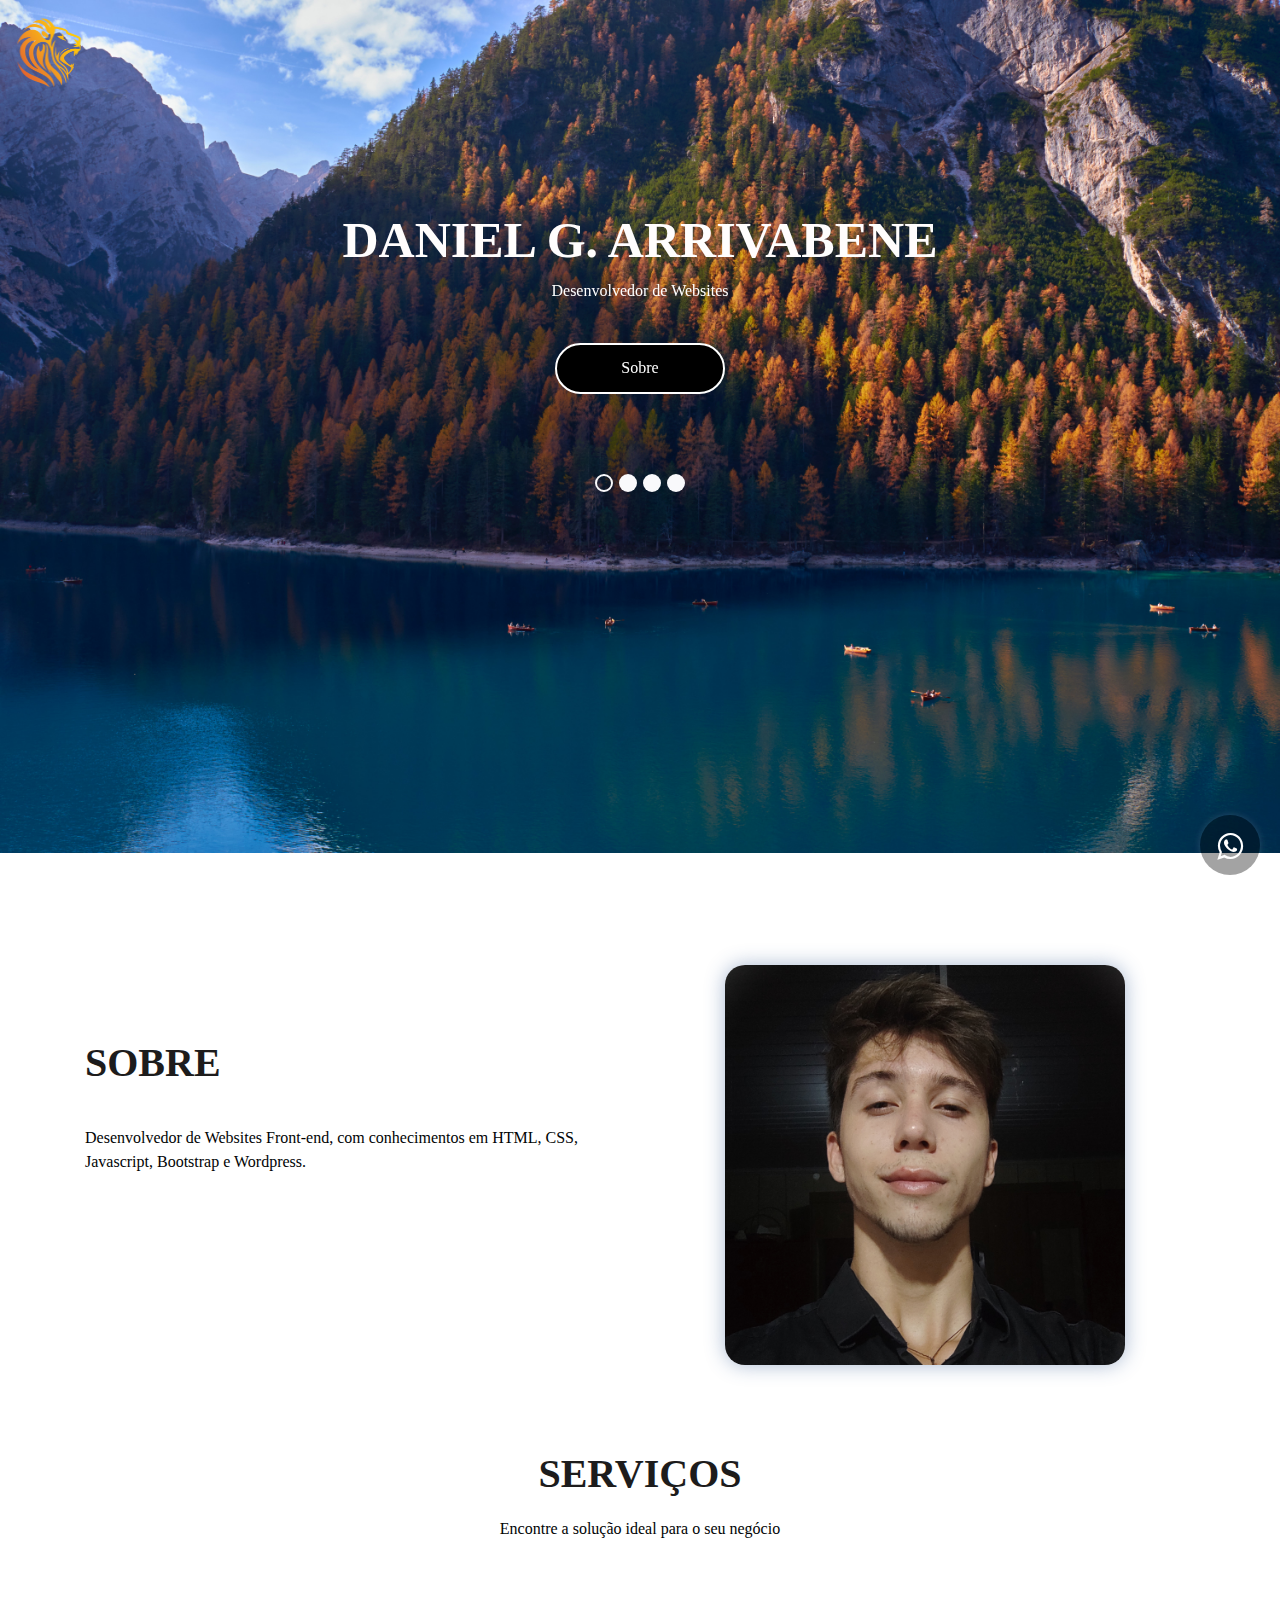
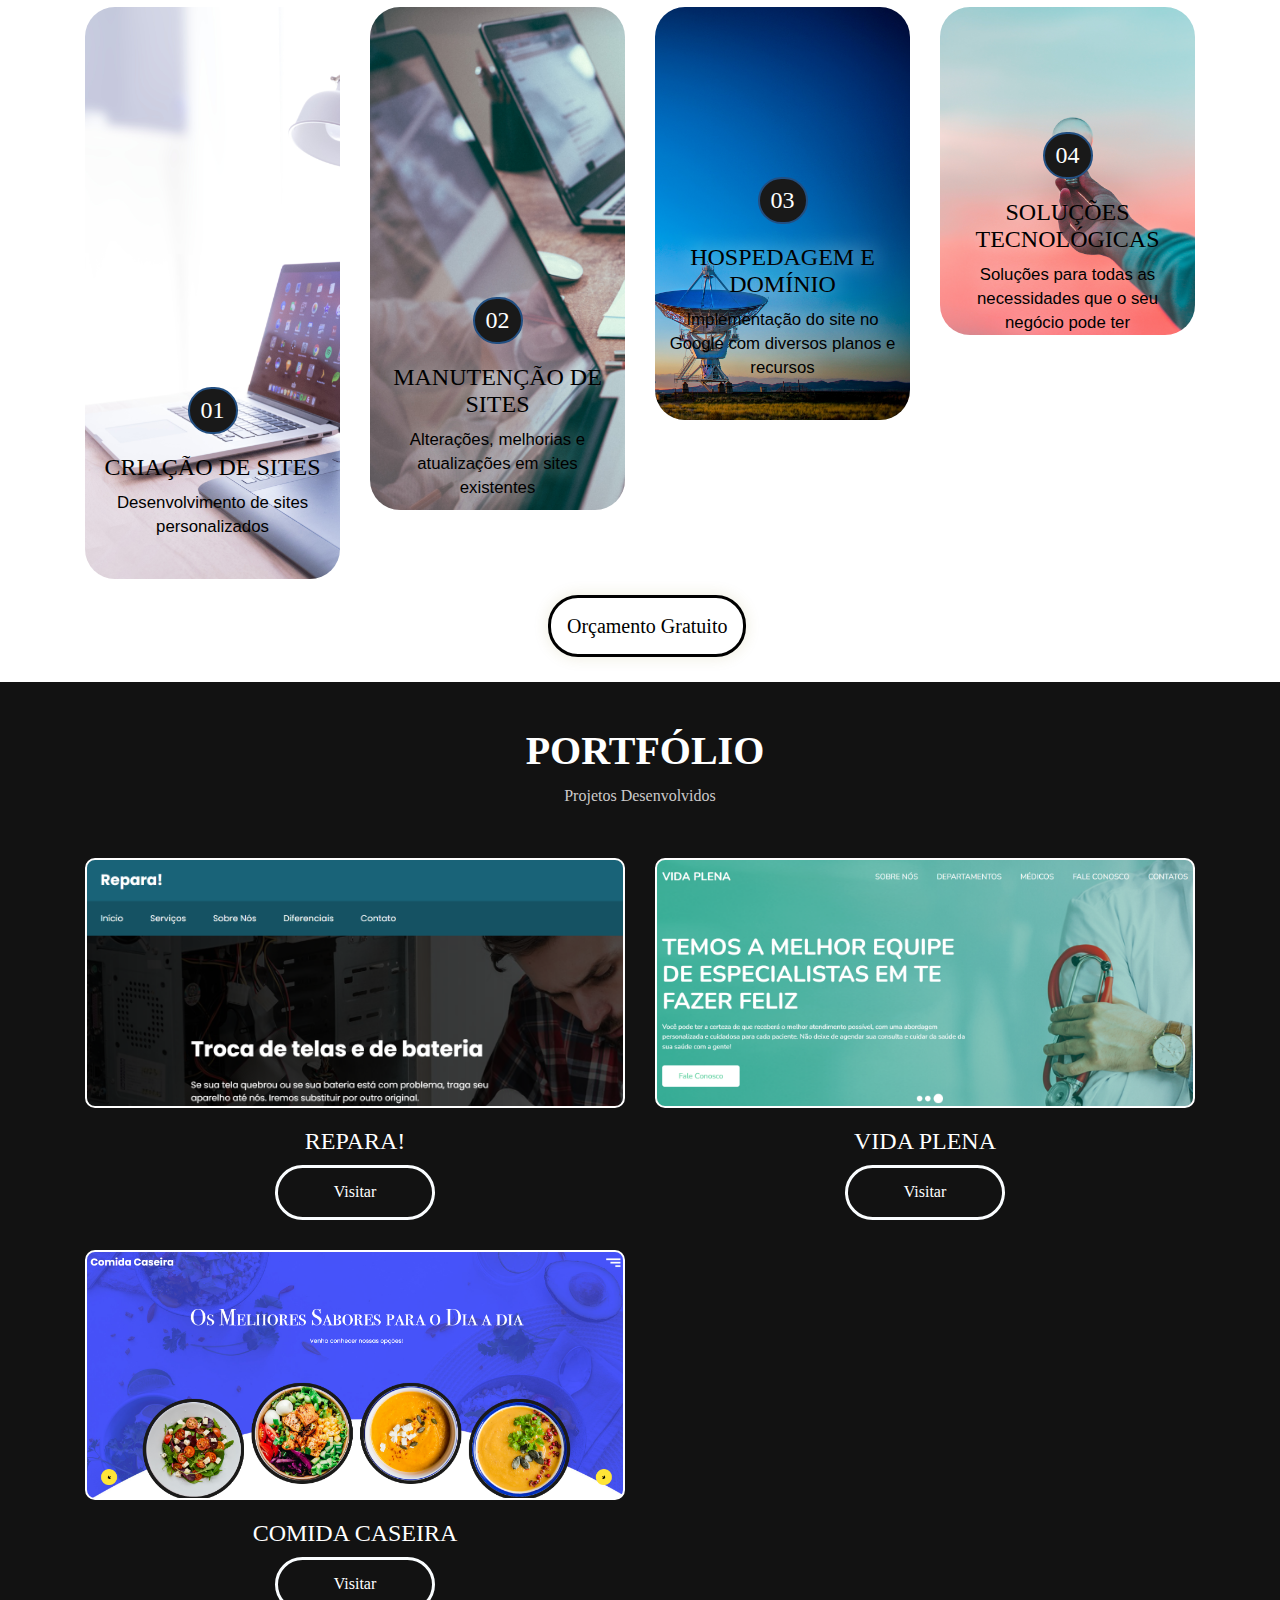
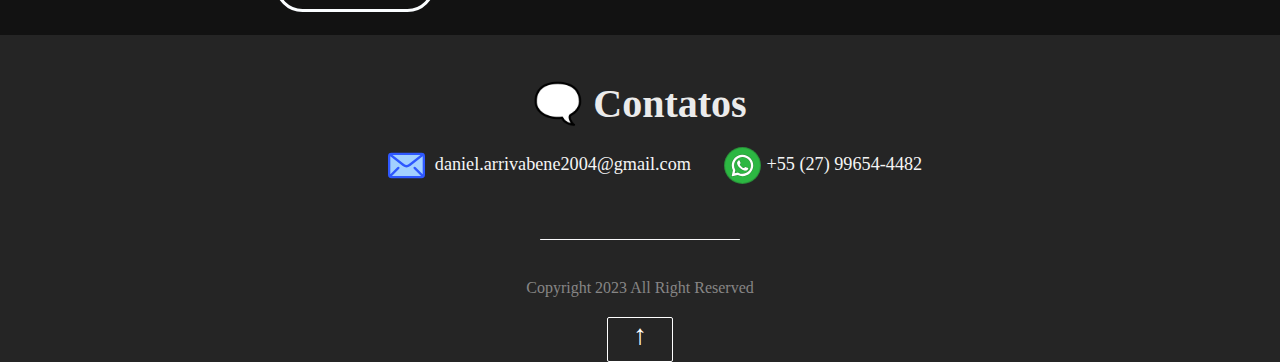
==== commit 6ccca4dc: "ok botão whatsapp flutuante" ====
--- a/index.html
+++ b/index.html
@@ -31,6 +31,7 @@
       <link rel="stylesheet" href="css/owl.carousel.min.css">
       <link rel="stylesheet" href="css/owl.theme.default.min.css">
       <link rel="stylesheet" href="https://cdnjs.cloudflare.com/ajax/libs/fancybox/2.1.5/jquery.fancybox.min.css" media="screen">
+      <link rel="stylesheet" href="https://cdnjs.cloudflare.com/ajax/libs/font-awesome/4.5.0/css/font-awesome.min.css">
    </head>
    <body>
       <!--header section start -->
@@ -197,7 +198,7 @@
                         
                      </div>
                      <h2 class="register_text">COMIDA CASEIRA</h2>
-                     <div class="playnow_bt"><a href="https://danielgarrivabene.github.io/restaurante-portifolio/" target="_blank">Visitar</a></div>
+                     <div class="playnow_bt"><a href="https://danielgarrivabene.github.io/restaurante-port/" target="_blank">Visitar</a></div>
                   </div>
                <!--
                   <div class="col-lg-3 col-sm-6 projetos-protfolio">
@@ -271,6 +272,13 @@
             <!-- copyright section end -->
          </div>
       <!-- footer section end -->
+
+       <!-- Botão Whatsapp -->
+<a class="whatsapp-link" href="https://wa.me/5527996544482" target="_blank">
+   <i class="fa fa-whatsapp"></i>
+ </a>
+
+
       <!-- Javascript files-->
       <script src="js/jquery.min.js"></script>
       <script src="js/popper.min.js"></script>
--- a/css/style.css
+++ b/css/style.css
@@ -1235,4 +1235,36 @@
 
 a#a-email {
     display: block;
-}+}
+
+
+/*----Botão Whatsapp----*/
+
+.whatsapp-link {
+    position: fixed;
+    width: 60px;
+    height: 60px;
+    bottom: 25px;
+    right: 20px;
+    background-color: rgba(0, 0, 0, 0.362);
+    color: white !important;
+    border-radius: 50px;
+    text-align: center;
+    font-size: 30px;
+    box-shadow: 0px 0px 7px rgba(255, 255, 255, 0.152);
+    z-index: 1000;
+  }
+  
+  .whatsapp-link:visited {
+    color: white;
+  }
+  
+  .whatsapp-link:hover {
+    color: white;
+    scale: 1.07;
+  }
+  
+  .fa-whatsapp {
+    margin-top: 16px;
+    color: white !important;
+  }